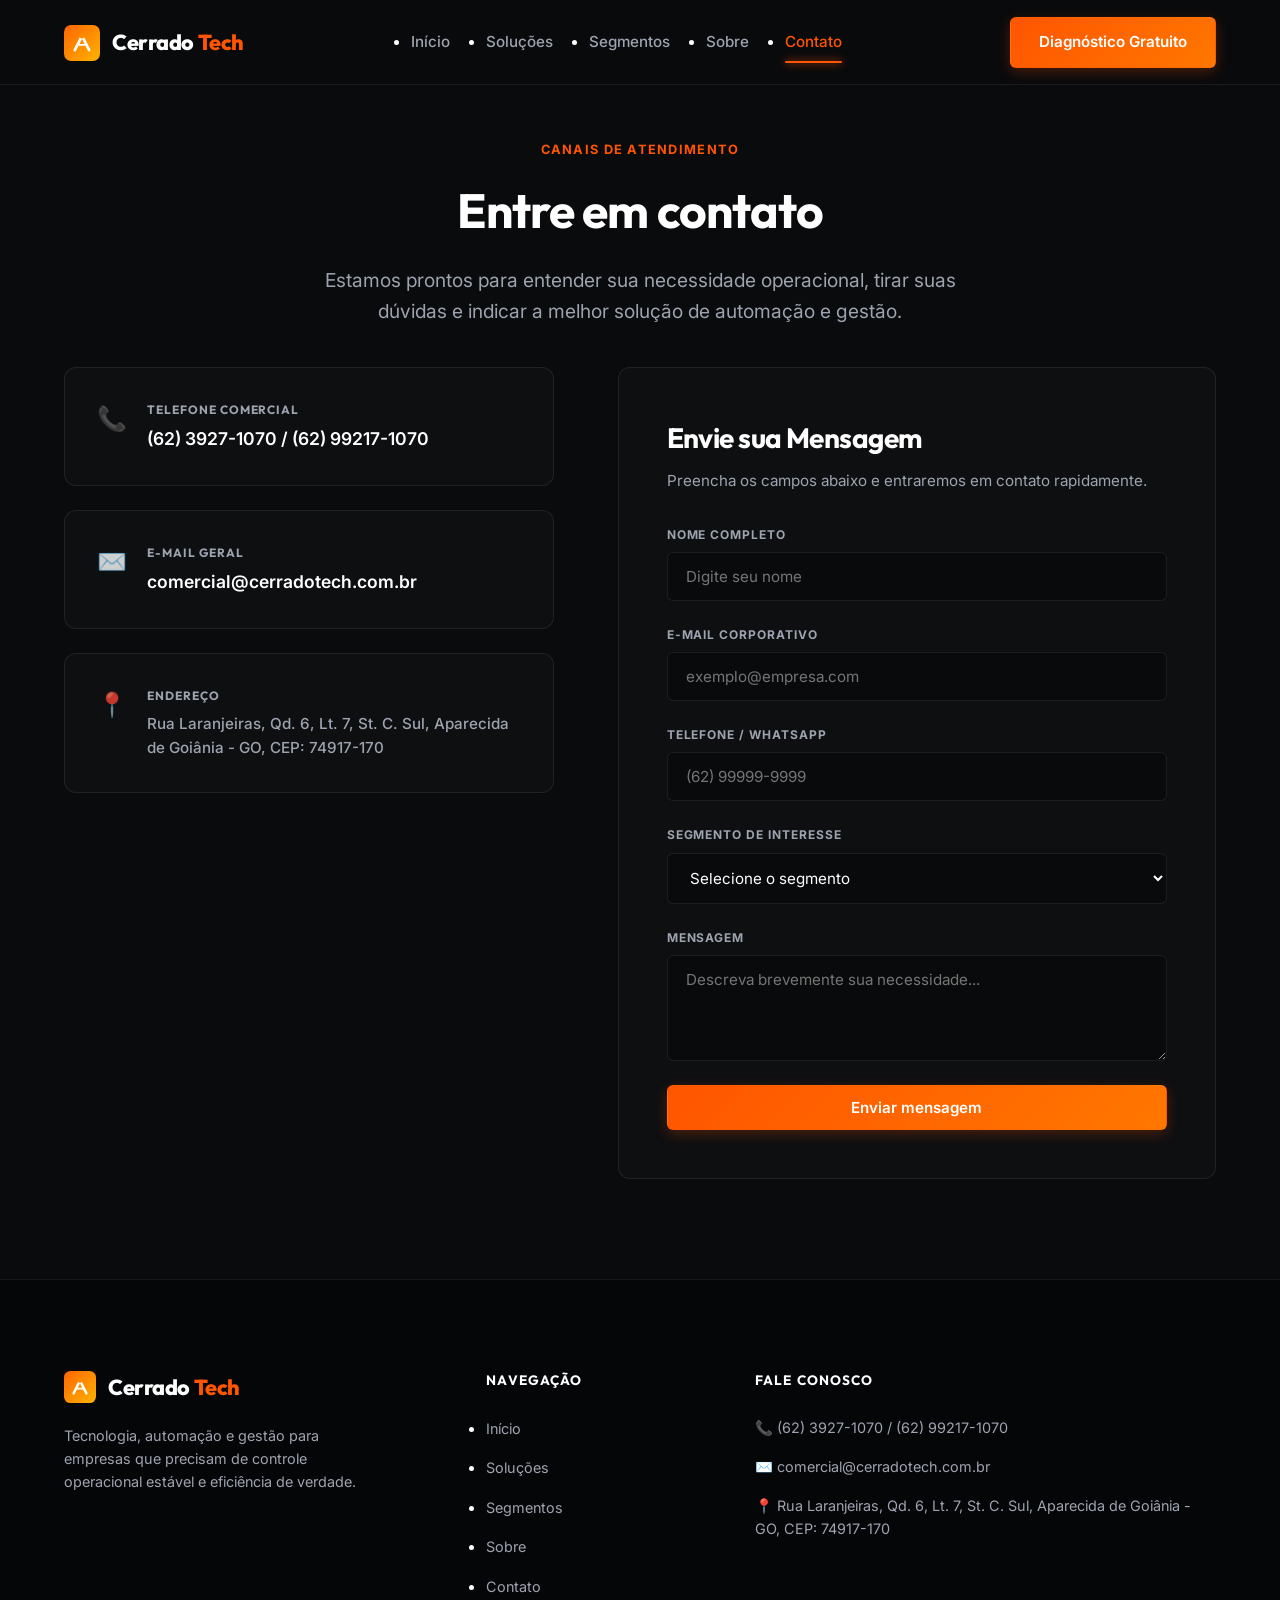
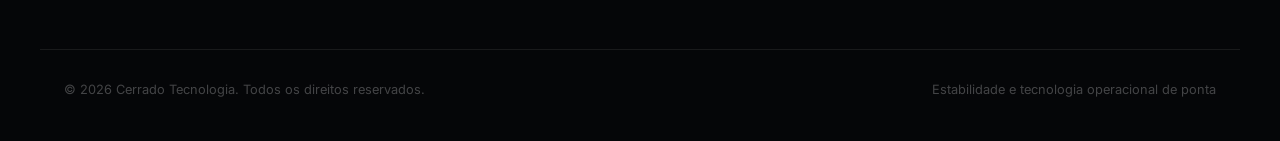
==== contato.html @ 3deeb8f6 "feat: site institucional B2B multitematico com design responsivo otimizado e README" ====
<!DOCTYPE html>
<html lang="pt-BR">
<head>
    <meta charset="UTF-8">
    <meta name="viewport" content="width=device-width, initial-scale=1.0">
    <title>Entre em Contato — Cerrado Tecnologia</title>
    <meta name="description" content="Entre em contato com a equipe da Cerrado Tecnologia. Envie uma mensagem ou ligue para agendar um diagnóstico gratuito.">
    <!-- Fontes do Google -->
    <link rel="preconnect" href="https://fonts.googleapis.com">
    <link rel="preconnect" href="https://fonts.gstatic.com" crossorigin>
    <link href="https://fonts.googleapis.com/css2?family=Inter:wght@300;400;500;600;700&family=Outfit:wght@400;500;600;700;800&display=swap" rel="stylesheet">
    <link rel="stylesheet" href="styles.css">
</head>
<body>

    <!-- Cabeçalho Padronizado -->
    <header class="main-header">
        <div class="container header-container">
            <a href="index.html" class="logo">
                <svg width="36" height="36" viewBox="0 0 40 40" fill="none" xmlns="http://www.w3.org/2000/svg">
                    <rect width="40" height="40" rx="8" fill="url(#con-grad)" />
                    <path d="M12 28L20 12L28 28" stroke="white" stroke-width="3" stroke-linecap="round" stroke-linejoin="round"/>
                    <path d="M16 22H24" stroke="white" stroke-width="2" stroke-linecap="round"/>
                    <circle cx="20" cy="12" r="3" fill="#FF8C00"/>
                    <defs>
                        <linearGradient id="con-grad" x1="0" y1="0" x2="40" y2="40" gradientUnits="userSpaceOnUse">
                            <stop stop-color="#FF6600"/>
                            <stop offset="1" stop-color="#FFB300"/>
                        </linearGradient>
                    </defs>
                </svg>
                <span class="logo-text">Cerrado <span class="highlight">Tech</span></span>
            </a>
            
            <button class="mobile-menu-toggle" aria-label="Abrir Menu">
                <span></span>
                <span></span>
                <span></span>
            </button>

            <nav class="nav-menu">
                <ul>
                    <li><a href="index.html">Início</a></li>
                    <li><a href="solucoes.html">Soluções</a></li>
                    <li><a href="segmentos.html">Segmentos</a></li>
                    <li><a href="sobre.html">Sobre</a></li>
                    <li><a href="contato.html">Contato</a></li>
                </ul>
            </nav>

            <a href="contato.html" class="btn btn-primary btn-nav-desktop">Diagnóstico Gratuito</a>
        </div>
    </header>

    <!-- Introdução da Página -->
    <section class="page-header-intro text-center">
        <div class="container">
            <span class="section-tag">Canais de Atendimento</span>
            <h1>Entre em contato</h1>
            <p>Estamos prontos para entender sua necessidade operacional, tirar suas dúvidas e indicar a melhor solução de automação e gestão.</p>
        </div>
    </section>

    <!-- Estrutura de Contatos e Formulário -->
    <section class="container">
        <div class="contact-intro-grid">
            
            <!-- Canais Diretos de Contato -->
            <div class="contact-blocks">
                <!-- Canal Telefone -->
                <div class="contact-info-card">
                    <div style="font-size: 1.5rem; opacity: 0.8;">📞</div>
                    <div>
                        <h3>Telefone Comercial</h3>
                        <p><a href="tel:6239271070">(62) 3927-1070</a> / <a href="tel:62992171070">(62) 99217-1070</a></p>
                    </div>
                </div>

                <!-- Canal E-mail -->
                <div class="contact-info-card">
                    <div style="font-size: 1.5rem; opacity: 0.8;">✉️</div>
                    <div>
                        <h3>E-mail Geral</h3>
                        <p><a href="mailto:comercial@cerradotech.com.br">comercial@cerradotech.com.br</a></p>
                    </div>
                </div>

                <!-- Canal Endereço -->
                <div class="contact-info-card">
                    <div style="font-size: 1.5rem; opacity: 0.8;">📍</div>
                    <div>
                        <h3>Endereço</h3>
                        <p style="font-weight: 500; color: var(--text-muted); font-size: 0.95rem;">Rua Laranjeiras, Qd. 6, Lt. 7, St. C. Sul, Aparecida de Goiânia - GO, CEP: 74917-170</p>
                    </div>
                </div>
            </div>

            <!-- Formulário de Contato Limpo B2B -->
            <div class="contact-form-b2b">
                <!-- Formulário inicial -->
                <form id="b2b-contact-form">
                    <div class="form-header">
                        <h2>Envie sua Mensagem</h2>
                        <p>Preencha os campos abaixo e entraremos em contato rapidamente.</p>
                    </div>

                    <div class="form-group-b2b">
                        <label for="name">Nome completo</label>
                        <input type="text" id="name" name="name" required placeholder="Digite seu nome">
                    </div>

                    <div class="form-group-b2b">
                        <label for="email">E-mail Corporativo</label>
                        <input type="email" id="email" name="email" required placeholder="exemplo@empresa.com">
                    </div>

                    <div class="form-group-b2b">
                        <label for="phone">Telefone / WhatsApp</label>
                        <input type="tel" id="phone" name="phone" required placeholder="(62) 99999-9999">
                    </div>

                    <div class="form-group-b2b">
                        <label for="segment">Segmento de Interesse</label>
                        <select id="segment" name="segment" required>
                            <option value="" disabled selected>Selecione o segmento</option>
                            <option value="postos">Postos de Combustíveis</option>
                            <option value="redes">Redes de Postos</option>
                            <option value="gestores">Gestores Operacionais</option>
                            <option value="hoteis">Hotéis</option>
                            <option value="pousadas">Pousadas</option>
                            <option value="resorts">Resorts</option>
                            <option value="clubes">Clubes Recreativos</option>
                            <option value="parques">Parques Aquáticos</option>
                            <option value="outros">Outros Segmentos</option>
                        </select>
                    </div>

                    <div class="form-group-b2b">
                        <label for="message">Mensagem</label>
                        <textarea id="message" name="message" rows="4" required placeholder="Descreva brevemente sua necessidade..."></textarea>
                    </div>

                    <button type="submit" class="btn btn-primary btn-block">Enviar mensagem</button>
                </form>

                <!-- Estado de envio bem-sucedido (escondido) -->
                <div class="form-success-message hidden" id="form-success-state">
                    <div class="form-success-icon">
                        <svg width="36" height="36" viewBox="0 0 24 24" fill="none" stroke="currentColor" stroke-width="2.5">
                            <polyline points="20 6 9 17 4 12"></polyline>
                        </svg>
                    </div>
                    <h3>Mensagem Recebida!</h3>
                    <p>Agradecemos o seu contato. O seu desafio foi encaminhado para a nossa equipe comercial.</p>
                    <div style="margin-top: 30px; border-top: 1px solid var(--border-color); padding-top: 24px;">
                        <p style="font-size: 0.8rem; font-weight: 700; text-transform: uppercase; margin-bottom: 12px;">Precisa de retorno urgente?</p>
                        <a href="#" class="btn btn-primary" id="success-wa-btn" target="_blank" style="background: var(--accent-green); box-shadow: 0 4px 15px rgba(16, 185, 129, 0.3); border-color: transparent;">
                            <svg width="18" height="18" viewBox="0 0 24 24" fill="currentColor" style="vertical-align: middle; margin-right: 6px;">
                                <path d="M.057 24l1.687-6.163c-1.041-1.804-1.588-3.849-1.587-5.946C.06 5.348 5.397.01 12.008.01c3.202.001 6.212 1.246 8.477 3.514 2.266 2.268 3.507 5.28 3.505 8.484-.004 6.657-5.34 11.997-11.953 11.997-2.005-.001-3.973-.502-5.725-1.458L0 24zm6.59-4.846c1.6.95 3.188 1.449 4.825 1.451 5.436 0 9.859-4.42 9.863-9.864.002-2.637-1.017-5.114-2.872-6.973-1.857-1.859-4.335-2.88-6.97-2.88-5.442 0-9.866 4.42-9.87 9.865-.001 1.816.48 3.59 1.39 5.169l-1.011 3.693 3.795-.996zM17.487 14.47c-.3-.15-1.77-.874-2.034-.969-.264-.096-.456-.145-.648.15-.191.293-.741.93-.909 1.12-.168.19-.336.213-.636.064-.3-.15-1.266-.467-2.41-1.487-.89-.793-1.49-1.773-1.664-2.07-.173-.3-.018-.462.13-.61.135-.133.3-.349.45-.523.15-.174.2-.299.3-.498.1-.2.05-.374-.025-.524-.075-.15-.648-1.56-.888-2.137-.233-.56-.47-.482-.648-.492-.167-.008-.36-.01-.55-.01-.19 0-.5.07-.76.361-.26.29-1 .977-1 2.38 0 1.402 1.02 2.756 1.163 2.95.143.19 2.01 3.069 4.871 4.305.681.29 1.213.465 1.626.595.685.22 1.31.189 1.802.115.548-.081 1.77-.723 2.02-1.417.25-.693.25-1.288.174-1.417-.075-.129-.27-.207-.57-.357z"/>
                            </svg>
                            Falar no WhatsApp Comercial
                        </a>
                    </div>
                </div>
            </div>

        </div>
    </section>

    <!-- Rodapé Completo Padronizado -->
    <footer class="main-footer">
        <div class="container footer-grid">
            <div class="footer-brand">
                <a href="index.html" class="logo">
                    <svg width="32" height="32" viewBox="0 0 40 40" fill="none" xmlns="http://www.w3.org/2000/svg">
                        <rect width="40" height="40" rx="8" fill="url(#footer-grad-l)" />
                        <path d="M12 28L20 12L28 28" stroke="white" stroke-width="3" stroke-linecap="round" stroke-linejoin="round"/>
                        <path d="M16 22H24" stroke="white" stroke-width="2" stroke-linecap="round"/>
                        <circle cx="20" cy="12" r="3" fill="#FF8C00"/>
                        <defs>
                            <linearGradient id="footer-grad-l" x1="0" y1="0" x2="40" y2="40" gradientUnits="userSpaceOnUse">
                                <stop stop-color="#FF6600"/>
                                <stop offset="1" stop-color="#FFB300"/>
                            </linearGradient>
                        </defs>
                    </svg>
                    <span class="logo-text">Cerrado <span class="highlight">Tech</span></span>
                </a>
                <p class="brand-tagline">Tecnologia, automação e gestão para empresas que precisam de controle operacional estável e eficiência de verdade.</p>
            </div>

            <div class="footer-links">
                <h4>Navegação</h4>
                <ul>
                    <li><a href="index.html">Início</a></li>
                    <li><a href="solucoes.html">Soluções</a></li>
                    <li><a href="segmentos.html">Segmentos</a></li>
                    <li><a href="sobre.html">Sobre</a></li>
                    <li><a href="contato.html">Contato</a></li>
                </ul>
            </div>

            <div class="footer-contact">
                <h4>Fale Conosco</h4>
                <p>📞 (62) 3927-1070 / (62) 99217-1070</p>
                <p>✉️ comercial@cerradotech.com.br</p>
                <p>📍 Rua Laranjeiras, Qd. 6, Lt. 7, St. C. Sul, Aparecida de Goiânia - GO, CEP: 74917-170</p>
            </div>
        </div>
        
        <div class="container footer-bottom">
            <span>© 2026 Cerrado Tecnologia. Todos os direitos reservados.</span>
            <span>Estabilidade e tecnologia operacional de ponta</span>
        </div>
    </footer>

    <script src="script.js"></script>
</body>
</html>
---- styles.css ----
/* ==========================================================================
   SISTEMA DE DESIGN ULTRA-PROFISSIONAL E RESPONSIVO B2B (CERRADO TECNOLOGIA)
   ========================================================================== */

:root {
    /* Paleta de Cores Escura / Slate Premium */
    --bg-primary: #0a0b0d;        /* Grafite profundo */
    --bg-secondary: #12141c;      /* Fundo secundário para contraste */
    --bg-card: rgba(255, 255, 255, 0.02); /* Fundo dos cards (Glassmorphism sutil) */
    --bg-card-hover: rgba(255, 255, 255, 0.04);
    
    /* Cores de Destaque */
    --accent-orange: #ff5500;     /* Laranja Cerrado assinatura */
    --accent-orange-hover: #ff7722;
    --accent-glow: rgba(255, 85, 0, 0.2);
    --accent-green: #10b981;     /* Verde de conversão do WhatsApp */
    --accent-green-hover: #059669;
    
    /* Tipografia e Textos */
    --text-main: #ffffff;         /* Texto principal */
    --text-muted: #9da4b0;        /* Texto de apoio legível */
    --text-dark: #0a0b0d;         /* Texto escuro de alto contraste */
    
    /* Bordas e Sombras */
    --border-color: rgba(255, 255, 255, 0.08); /* Borda fina neutra */
    --border-hover: rgba(255, 85, 0, 0.35);    /* Borda ativa laranja */
    --shadow-subtle: 0 10px 40px rgba(0, 0, 0, 0.6);
    --shadow-glow: 0 0 20px rgba(255, 85, 0, 0.1);
    
    /* Espaçamento e Layout */
    --container-width: 1200px;
    --transition-smooth: all 0.4s cubic-bezier(0.25, 0.8, 0.25, 1);
}

/* Scrollbar Personalizada Premium */
::-webkit-scrollbar {
    width: 8px;
    height: 8px;
}
::-webkit-scrollbar-track {
    background: var(--bg-primary);
}
::-webkit-scrollbar-thumb {
    background: rgba(255, 85, 0, 0.25);
    border-radius: 4px;
    transition: var(--transition-smooth);
}
::-webkit-scrollbar-thumb:hover {
    background: var(--accent-orange);
}

/* Reset Geral e Acessibilidade */
* {
    margin: 0;
    padding: 0;
    box-sizing: border-box;
    scroll-behavior: smooth;
}

body {
    font-family: 'Inter', sans-serif;
    background-color: var(--bg-primary);
    color: var(--text-main);
    line-height: 1.6;
    overflow-x: hidden;
    -webkit-font-smoothing: antialiased;
    -moz-osx-font-smoothing: grayscale;
}

h1, h2, h3, h4, .logo-text {
    font-family: 'Outfit', sans-serif;
    font-weight: 700;
    letter-spacing: -0.02em;
}

a {
    color: inherit;
    text-decoration: none;
    transition: var(--transition-smooth);
    display: inline-block;
}

img, svg {
    max-width: 100%;
    height: auto;
    vertical-align: middle;
}

button, input, select, textarea {
    font-family: inherit;
    transition: var(--transition-smooth);
}

/* Container Estrutural */
.container {
    width: 100%;
    max-width: var(--container-width);
    margin: 0 auto;
    padding: 0 24px;
}

/* Espaçamento das seções - Respiro Visual Amplo B2B */
section {
    padding: clamp(60px, 8vw, 110px) 0;
}

.text-center {
    text-align: center;
}

.highlight {
    color: var(--accent-orange);
}

.hidden {
    display: none !important;
}

/* ==========================================================================
   HEADER & FOOTER PADRONIZADOS E OTIMIZADOS
   ========================================================================== */

/* Header Fixo com Desfoque de Vidro */
.main-header {
    position: fixed;
    top: 0;
    left: 0;
    width: 100%;
    z-index: 1000;
    background-color: rgba(10, 11, 13, 0.85);
    backdrop-filter: blur(16px);
    -webkit-backdrop-filter: blur(16px);
    border-bottom: 1px solid var(--border-color);
    transition: var(--transition-smooth);
}

.header-container {
    display: flex;
    align-items: center;
    justify-content: space-between;
    height: 85px; /* Altura ideal para respiro do logo */
}

.logo {
    display: flex;
    align-items: center;
    gap: 12px;
}

.logo-text {
    font-size: 1.35rem;
    color: var(--text-main);
    font-weight: 800;
}

.nav-menu ul {
    display: flex;
    gap: 36px; /* Links bem separados para leitura profissional */
}

.nav-menu a {
    font-size: 0.95rem;
    font-weight: 500;
    color: var(--text-muted);
    position: relative;
    padding: 6px 0;
}

.nav-menu a:hover {
    color: var(--text-main);
}

/* Linha indicadora ativa sutil */
.nav-menu a.active {
    color: var(--accent-orange);
}

.nav-menu a.active::after {
    content: "";
    position: absolute;
    bottom: -2px;
    left: 0;
    width: 100%;
    height: 2px;
    background-color: var(--accent-orange);
    border-radius: 2px;
    box-shadow: 0 0 8px var(--accent-orange);
}

/* Botão Mobile */
.mobile-menu-toggle {
    display: none;
    flex-direction: column;
    gap: 6px;
    background: none;
    border: none;
    cursor: pointer;
    padding: 8px;
    z-index: 1100;
}

.mobile-menu-toggle span {
    display: block;
    width: 22px;
    height: 2px;
    background-color: var(--text-main);
    border-radius: 4px;
    transition: var(--transition-smooth);
}

/* Rodapé Premium */
.main-footer {
    background-color: #050608;
    border-top: 1px solid var(--border-color);
    padding: 90px 0 40px 0;
}

.footer-grid {
    display: grid;
    grid-template-columns: 1.4fr 0.8fr 1.8fr;
    gap: clamp(40px, 5vw, 64px);
    margin-bottom: 50px;
}

.footer-brand {
    display: flex;
    flex-direction: column;
    gap: 20px;
}

.brand-tagline {
    color: var(--text-muted);
    font-size: 0.9rem;
    max-width: 320px;
    line-height: 1.6;
}

.footer-links h4,
.footer-contact h4 {
    font-size: 0.85rem;
    text-transform: uppercase;
    letter-spacing: 0.08em;
    margin-bottom: 24px;
    color: #ffffff;
    font-weight: 700;
}

.footer-links ul {
    display: flex;
    flex-direction: column;
    gap: 14px;
}

.footer-links a {
    color: var(--text-muted);
    font-size: 0.9rem;
}

.footer-links a:hover {
    color: var(--accent-orange);
    transform: translateX(4px);
}

.footer-contact p {
    color: var(--text-muted);
    font-size: 0.9rem;
    margin-bottom: 16px;
    line-height: 1.6;
}

.footer-bottom {
    border-top: 1px solid var(--border-color);
    padding-top: 30px;
    display: flex;
    justify-content: space-between;
    align-items: center;
    color: rgba(255, 255, 255, 0.25);
    font-size: 0.8rem;
}

/* ==========================================================================
   COMPONENTES B2B REUTILIZÁVEIS E COMPATÍVEIS
   ========================================================================== */

/* Botões Modernos */
.btn {
    display: inline-flex;
    align-items: center;
    justify-content: center;
    padding: 12px 28px;
    border-radius: 6px;
    font-weight: 600;
    font-size: 0.95rem;
    cursor: pointer;
    border: 1px solid transparent;
}

.btn-primary {
    background: linear-gradient(135deg, var(--accent-orange), #ff7700);
    color: #ffffff;
    box-shadow: 0 4px 14px rgba(255, 85, 0, 0.25);
}

.btn-primary:hover {
    transform: translateY(-2px);
    box-shadow: 0 6px 20px rgba(255, 85, 0, 0.45);
    background: linear-gradient(135deg, #ff6600, #ff8800);
}

.btn-secondary {
    background-color: rgba(255, 255, 255, 0.03);
    color: var(--text-main);
    border-color: var(--border-color);
}

.btn-secondary:hover {
    background-color: rgba(255, 255, 255, 0.06);
    border-color: rgba(255, 85, 0, 0.35);
    transform: translateY(-2px);
}

.btn-whatsapp {
    background-color: var(--accent-green);
    color: white;
    box-shadow: 0 4px 14px rgba(16, 185, 129, 0.25);
}

.btn-whatsapp:hover {
    background-color: var(--accent-green-hover);
    transform: translateY(-2px);
    box-shadow: 0 6px 18px rgba(16, 185, 129, 0.45);
}

.btn-lg {
    padding: 15px 36px;
    font-size: 1rem;
}

.btn-block {
    display: flex;
    width: 100%;
}

/* Cards B2B Otimizados (Grid/Flex) */
.b2b-card {
    background-color: var(--bg-card);
    border: 1px solid var(--border-color);
    border-radius: 12px;
    padding: 40px 32px;
    display: flex;
    flex-direction: column;
    height: 100%;
}

.b2b-card:hover {
    background-color: var(--bg-card-hover);
    border-color: var(--border-hover);
    transform: translateY(-5px);
    box-shadow: var(--shadow-subtle), var(--shadow-glow);
}

/* Placeholders Visuais Neutros (Substituem ícones brutos) */
.placeholder-visual {
    width: 48px;
    height: 48px;
    border-radius: 8px;
    background: linear-gradient(135deg, rgba(255, 85, 0, 0.1) 0%, rgba(255, 255, 255, 0.02) 100%);
    border: 1px dashed rgba(255, 85, 0, 0.4);
    margin-bottom: 24px;
    position: relative;
    display: flex;
    align-items: center;
    justify-content: center;
}

.placeholder-visual::after {
    content: "";
    width: 14px;
    height: 14px;
    border: 1.5px solid var(--accent-orange);
    border-radius: 2px;
    opacity: 0.6;
}

.placeholder-image {
    width: 100%;
    height: 280px;
    border-radius: 12px;
    background: linear-gradient(135deg, rgba(255, 85, 0, 0.05) 0%, rgba(255, 255, 255, 0.01) 100%);
    border: 1px dashed var(--border-color);
    display: flex;
    flex-direction: column;
    align-items: center;
    justify-content: center;
    gap: 12px;
    color: var(--text-muted);
    font-size: 0.9rem;
    padding: 24px;
    text-align: center;
}

.placeholder-image svg {
    color: var(--accent-orange);
    opacity: 0.4;
    margin-bottom: 8px;
}

/* Tags / Badges */
.badge-tag {
    display: inline-flex;
    align-items: center;
    gap: 8px;
    background-color: rgba(255, 85, 0, 0.08);
    border: 1px solid rgba(255, 85, 0, 0.15);
    padding: 6px 14px;
    border-radius: 100px;
    font-size: 0.8rem;
    font-weight: 600;
    color: var(--accent-orange);
    margin-bottom: 20px;
    text-transform: uppercase;
    letter-spacing: 0.05em;
}

.section-tag {
    color: var(--accent-orange);
    font-weight: 700;
    font-size: 0.8rem;
    text-transform: uppercase;
    letter-spacing: 0.1em;
    display: block;
    margin-bottom: 12px;
}

/* ==========================================================================
   PÁGINA INICIAL (INDEX.HTML)
   ========================================================================== */

.hero-section {
    padding-top: clamp(140px, 15vh, 180px);
    padding-bottom: clamp(60px, 8vw, 120px);
    display: flex;
    align-items: center;
}

.hero-grid {
    display: grid;
    grid-template-columns: 1.1fr 0.9fr;
    gap: clamp(32px, 5vw, 64px);
    align-items: center;
}

.hero-content h1 {
    font-size: clamp(2rem, 5vw, 3.2rem); /* Dimensionamento responsivo dinâmico */
    line-height: 1.15;
    margin-bottom: 24px;
}

.hero-content p {
    font-size: clamp(1rem, 1.8vw, 1.15rem);
    color: var(--text-muted);
    margin-bottom: 40px;
    line-height: 1.6;
}

.hero-actions {
    display: flex;
    gap: 16px;
    flex-wrap: wrap; /* Evita quebra de botões no mobile */
}

/* Estatísticas */
.authority-section {
    background-color: var(--bg-secondary);
    border-top: 1px solid var(--border-color);
    border-bottom: 1px solid var(--border-color);
    padding: 80px 0;
}

.stats-grid {
    display: grid;
    grid-template-columns: repeat(auto-fit, minmax(220px, 1fr)); /* Responsivo sem media query */
    gap: 24px;
}

.stat-item {
    text-align: center;
}

.stat-number {
    font-size: clamp(2.5rem, 5vw, 3.2rem);
    font-weight: 800;
    color: var(--accent-orange);
    line-height: 1;
    margin-bottom: 10px;
    font-family: 'Outfit', sans-serif;
}

.stat-label {
    font-size: 0.95rem;
    color: var(--text-main);
    font-weight: 600;
    margin-bottom: 6px;
}

.stat-sub {
    font-size: 0.8rem;
    color: var(--text-muted);
    line-height: 1.4;
}

/* Grades de Prévia */
.preview-section {
    padding: clamp(60px, 8vw, 100px) 0;
}

.preview-grid {
    display: grid;
    grid-template-columns: repeat(auto-fit, minmax(280px, 1fr));
    gap: 24px;
    margin-top: 48px;
}

.preview-footer-link {
    margin-top: 40px;
    display: inline-flex;
    align-items: center;
    gap: 8px;
    font-weight: 600;
    color: var(--accent-orange);
}

.preview-footer-link:hover {
    gap: 12px;
}

/* Bloco CTA Final */
.cta-block-section {
    padding: clamp(50px, 8vw, 80px) 24px;
    background: linear-gradient(135deg, rgba(255, 85, 0, 0.06) 0%, rgba(255, 255, 255, 0.01) 100%);
    border: 1px solid var(--border-color);
    border-radius: 16px;
    margin-bottom: clamp(60px, 8vw, 100px);
}

.cta-box {
    max-width: 650px;
    margin: 0 auto;
}

.cta-box h2 {
    font-size: clamp(1.6rem, 4vw, 2.2rem);
    margin-bottom: 16px;
}

.cta-box p {
    color: var(--text-muted);
    margin-bottom: 32px;
}

/* ==========================================================================
   PÁGINA SOLUÇÕES (SOLUCOES.HTML)
   ========================================================================== */

.page-header-intro {
    padding-top: clamp(140px, 15vh, 180px);
    padding-bottom: 40px;
}

.page-header-intro h1 {
    font-size: clamp(2.2rem, 5vw, 3rem);
    margin-bottom: 16px;
}

.page-header-intro p {
    font-size: clamp(1.05rem, 2vw, 1.2rem);
    color: var(--text-muted);
    max-width: 700px;
    margin: 0 auto;
}

.solutions-grid-full {
    display: grid;
    grid-template-columns: repeat(auto-fit, minmax(320px, 1fr));
    gap: 24px;
    margin-bottom: 100px;
}

.b2b-card h3 {
    font-size: 1.3rem;
    margin-bottom: 16px;
    color: #ffffff;
}

.b2b-card p {
    color: var(--text-muted);
    font-size: 0.95rem;
    line-height: 1.6;
    margin-bottom: 30px;
}

.card-action-btn {
    margin-top: auto;
    font-weight: 600;
    color: var(--accent-orange);
    display: inline-flex;
    align-items: center;
    gap: 6px;
    font-size: 0.9rem;
}

.card-action-btn:hover {
    gap: 10px;
}

/* ==========================================================================
   PÁGINA SEGMENTOS (SEGMENTOS.HTML)
   ========================================================================== */

.segments-grid-full {
    display: grid;
    grid-template-columns: repeat(auto-fit, minmax(400px, 1fr));
    gap: 28px;
    margin-bottom: 100px;
}

.segment-card-b2b {
    background-color: var(--bg-card);
    border: 1px solid var(--border-color);
    border-radius: 12px;
    padding: clamp(24px, 4vw, 44px);
    display: flex;
    flex-direction: column;
    gap: 20px;
    transition: var(--transition-smooth);
    height: 100%;
}

.segment-card-b2b:hover {
    border-color: var(--border-hover);
    background-color: var(--bg-card-hover);
    box-shadow: var(--shadow-subtle);
    transform: translateY(-3px);
}

.segment-card-b2b h3 {
    font-size: 1.4rem;
}

.segment-card-b2b p {
    color: var(--text-muted);
    font-size: 0.95rem;
    line-height: 1.6;
}

/* ==========================================================================
   PÁGINA SOBRE (SOBRE.HTML)
   ========================================================================== */

.about-intro-grid {
    display: grid;
    grid-template-columns: 1.15fr 0.85fr;
    gap: clamp(32px, 5vw, 64px);
    align-items: center;
    margin-bottom: 80px;
}

.about-intro-content h2 {
    font-size: clamp(1.6rem, 4vw, 2.25rem);
    margin-bottom: 24px;
}

.about-intro-content p {
    color: var(--text-muted);
    margin-bottom: 20px;
    font-size: 1.05rem;
}

.pillars-grid {
    display: grid;
    grid-template-columns: repeat(auto-fit, minmax(220px, 1fr));
    gap: 24px;
    margin-bottom: 100px;
}

.pillar-card {
    background-color: var(--bg-card);
    border: 1px solid var(--border-color);
    border-radius: 12px;
    padding: 40px 24px;
    text-align: center;
    transition: var(--transition-smooth);
}

.pillar-card:hover {
    border-color: var(--border-hover);
    background-color: var(--bg-card-hover);
    transform: translateY(-4px);
}

.pillar-card h3 {
    font-size: 1.15rem;
    margin-bottom: 12px;
}

.pillar-card p {
    color: var(--text-muted);
    font-size: 0.88rem;
    line-height: 1.6;
}

/* Linha do Tempo Responsiva */
.timeline-section {
    padding: 80px 0;
    background-color: var(--bg-secondary);
    border-top: 1px solid var(--border-color);
    border-bottom: 1px solid var(--border-color);
}

.timeline-container {
    max-width: 800px;
    margin: 60px auto 0 auto;
    position: relative;
}

.timeline-container::after {
    content: "";
    position: absolute;
    width: 2px;
    background-color: var(--border-color);
    top: 0;
    bottom: 0;
    left: 50%;
    transform: translateX(-50%);
}

.timeline-item {
    padding: 10px 40px;
    position: relative;
    width: 50%;
    margin-bottom: 30px;
}

.timeline-item::after {
    content: "";
    position: absolute;
    width: 14px;
    height: 14px;
    right: -7px;
    background-color: var(--bg-primary);
    border: 3px solid var(--accent-orange);
    top: 24px;
    border-radius: 50%;
    z-index: 2;
    box-shadow: 0 0 8px var(--accent-orange);
}

.left {
    left: 0;
}

.right {
    left: 50%;
}

.right::after {
    left: -7px;
}

.timeline-content {
    padding: 24px 30px;
    background-color: var(--bg-card);
    border: 1px solid var(--border-color);
    border-radius: 8px;
    transition: var(--transition-smooth);
}

.timeline-content:hover {
    border-color: rgba(255, 85, 0, 0.25);
    background-color: var(--bg-card-hover);
}

.timeline-year {
    font-size: 1.3rem;
    font-weight: 800;
    color: var(--accent-orange);
    margin-bottom: 6px;
    font-family: 'Outfit', sans-serif;
}

.timeline-content h3 {
    font-size: 1.1rem;
    margin-bottom: 8px;
}

.timeline-content p {
    color: var(--text-muted);
    font-size: 0.88rem;
    line-height: 1.5;
}

/* ==========================================================================
   PÁGINA CONTATO (CONTATO.HTML)
   ========================================================================== */

.contact-intro-grid {
    display: grid;
    grid-template-columns: 0.9fr 1.1fr;
    gap: clamp(32px, 5vw, 64px);
    align-items: flex-start;
    margin-bottom: 100px;
}

.contact-blocks {
    display: flex;
    flex-direction: column;
    gap: 24px;
}

.contact-info-card {
    background-color: var(--bg-card);
    border: 1px solid var(--border-color);
    border-radius: 12px;
    padding: 32px;
    display: flex;
    gap: 20px;
    align-items: flex-start;
    transition: var(--transition-smooth);
}

.contact-info-card:hover {
    border-color: var(--border-hover);
    background-color: var(--bg-card-hover);
}

.contact-info-card h3 {
    font-size: 0.75rem;
    text-transform: uppercase;
    color: var(--text-muted);
    letter-spacing: 0.08em;
    margin-bottom: 6px;
    font-weight: 700;
}

.contact-info-card p,
.contact-info-card a {
    font-size: 1.1rem;
    font-weight: 600;
    color: #ffffff;
}

.contact-info-card a:hover {
    color: var(--accent-orange);
}

/* Formulário B2B Otimizado */
.contact-form-b2b {
    background-color: var(--bg-card);
    border: 1px solid var(--border-color);
    border-radius: 12px;
    padding: clamp(24px, 5vw, 48px);
}

.form-header {
    margin-bottom: 32px;
}

.form-header h2 {
    font-size: clamp(1.4rem, 4vw, 1.75rem);
    margin-bottom: 8px;
}

.form-header p {
    color: var(--text-muted);
    font-size: 0.95rem;
}

.form-group-b2b {
    display: flex;
    flex-direction: column;
    gap: 8px;
    margin-bottom: 24px;
}

.form-group-b2b label {
    font-size: 0.75rem;
    font-weight: 700;
    color: var(--text-muted);
    text-transform: uppercase;
    letter-spacing: 0.08em;
}

.form-group-b2b input,
.form-group-b2b select,
.form-group-b2b textarea {
    background-color: rgba(0, 0, 0, 0.3);
    border: 1px solid var(--border-color);
    color: #ffffff;
    padding: 14px 18px;
    border-radius: 6px;
    font-size: 0.95rem;
    width: 100%;
}

.form-group-b2b input:focus,
.form-group-b2b select:focus,
.form-group-b2b textarea:focus {
    outline: none;
    border-color: var(--accent-orange);
    box-shadow: 0 0 12px rgba(255, 85, 0, 0.2);
    background-color: rgba(0, 0, 0, 0.45);
}

.form-success-message {
    text-align: center;
    padding: 40px 0;
    animation: fadeIn 0.4s ease;
}

.form-success-icon {
    width: 64px;
    height: 64px;
    border-radius: 50%;
    background-color: rgba(255, 85, 0, 0.08);
    border: 1px solid var(--accent-orange);
    display: inline-flex;
    align-items: center;
    justify-content: center;
    margin-bottom: 20px;
    color: var(--accent-orange);
    box-shadow: var(--shadow-glow);
}

.form-success-message h3 {
    font-size: 1.5rem;
    margin-bottom: 12px;
}

.form-success-message p {
    color: var(--text-muted);
    font-size: 0.95rem;
}

/* ==========================================================================
   BREAKPOINTS ADICIONAIS E RESPONSIVIDADE ULTRA (320px - 992px)
   ========================================================================== */

/* Telas Médias (Tablets) */
@media (max-width: 992px) {
    .hero-grid {
        grid-template-columns: 1fr;
        text-align: center;
        gap: 48px;
    }
    
    .hero-content p {
        margin-left: auto;
        margin-right: auto;
    }
    
    .hero-actions {
        justify-content: center;
    }
    
    .hero-visual {
        max-width: 500px;
        margin: 0 auto;
    }
    
    .preview-grid {
        grid-template-columns: repeat(auto-fit, minmax(280px, 1fr));
    }
    
    .solutions-grid-full {
        grid-template-columns: repeat(auto-fit, minmax(280px, 1fr));
    }
    
    .segments-grid-full {
        grid-template-columns: 1fr;
    }
    
    .about-intro-grid {
        grid-template-columns: 1fr;
        gap: 40px;
    }
    
    .about-intro-content {
        text-align: center;
    }
    
    .about-intro-grid .placeholder-image {
        max-width: 480px;
        margin: 0 auto;
    }
    
    .timeline-container::after {
        left: 31px;
    }
    
    .timeline-item {
        width: 100%;
        padding-left: 60px;
        padding-right: 20px;
    }
    
    .timeline-item::after {
        left: 31px;
        right: auto;
        transform: translateX(-50%);
    }
    
    .right {
        left: 0;
    }
    
    .contact-intro-grid {
        grid-template-columns: 1fr;
        gap: 48px;
    }
    
    .footer-grid {
        grid-template-columns: 1fr 1fr;
    }
}

/* Telas de Smartphones Pequenos (Celulares) */
@media (max-width: 768px) {
    .header-container {
        height: 75px;
    }
    
    .mobile-menu-toggle {
        display: flex;
    }
    
    .nav-menu {
        position: absolute;
        top: 75px;
        left: 0;
        width: 100%;
        background-color: var(--bg-primary);
        border-bottom: 1px solid var(--border-color);
        padding: 30px 24px;
        display: none;
        box-shadow: 0 10px 30px rgba(0, 0, 0, 0.65);
    }
    
    .nav-menu.active {
        display: block;
        animation: slideDown 0.3s ease;
    }
    
    .nav-menu ul {
        flex-direction: column;
        gap: 20px;
        text-align: center;
    }
    
    .nav-menu a {
        font-size: 1.05rem;
    }
    
    .btn-nav-desktop {
        display: none; /* Oculta o botão no header desktop */
    }
    
    .preview-grid, .solutions-grid-full, .pillars-grid {
        grid-template-columns: 1fr;
    }
    
    .b2b-card {
        padding: 30px 24px;
    }
    
    .footer-grid {
        grid-template-columns: 1fr;
        gap: 40px;
    }
    
    .footer-bottom {
        flex-direction: column;
        gap: 16px;
        text-align: center;
    }
}

/* Breakpoint Ultra-Pequeno (Celulares de 320px a 375px) */
@media (max-width: 375px) {
    .container {
        padding: 0 16px;
    }
    
    .hero-content h1 {
        font-size: 1.8rem;
    }
    
    .hero-actions {
        flex-direction: column;
        width: 100%;
    }
    
    .hero-actions .btn {
        width: 100%;
    }
    
    .contact-form-b2b {
        padding: 24px 16px;
    }
    
    .timeline-item {
        padding-left: 45px;
        padding-right: 10px;
    }
    
    .timeline-container::after {
        left: 20px;
    }
    
    .timeline-item::after {
        left: 20px;
    }
}

/* Animações Auxiliares */
@keyframes slideDown {
    from { opacity: 0; transform: translateY(-10px); }
    to { opacity: 1; transform: translateY(0); }
}

@keyframes fadeIn {
    from { opacity: 0; }
    to { opacity: 1; }
}
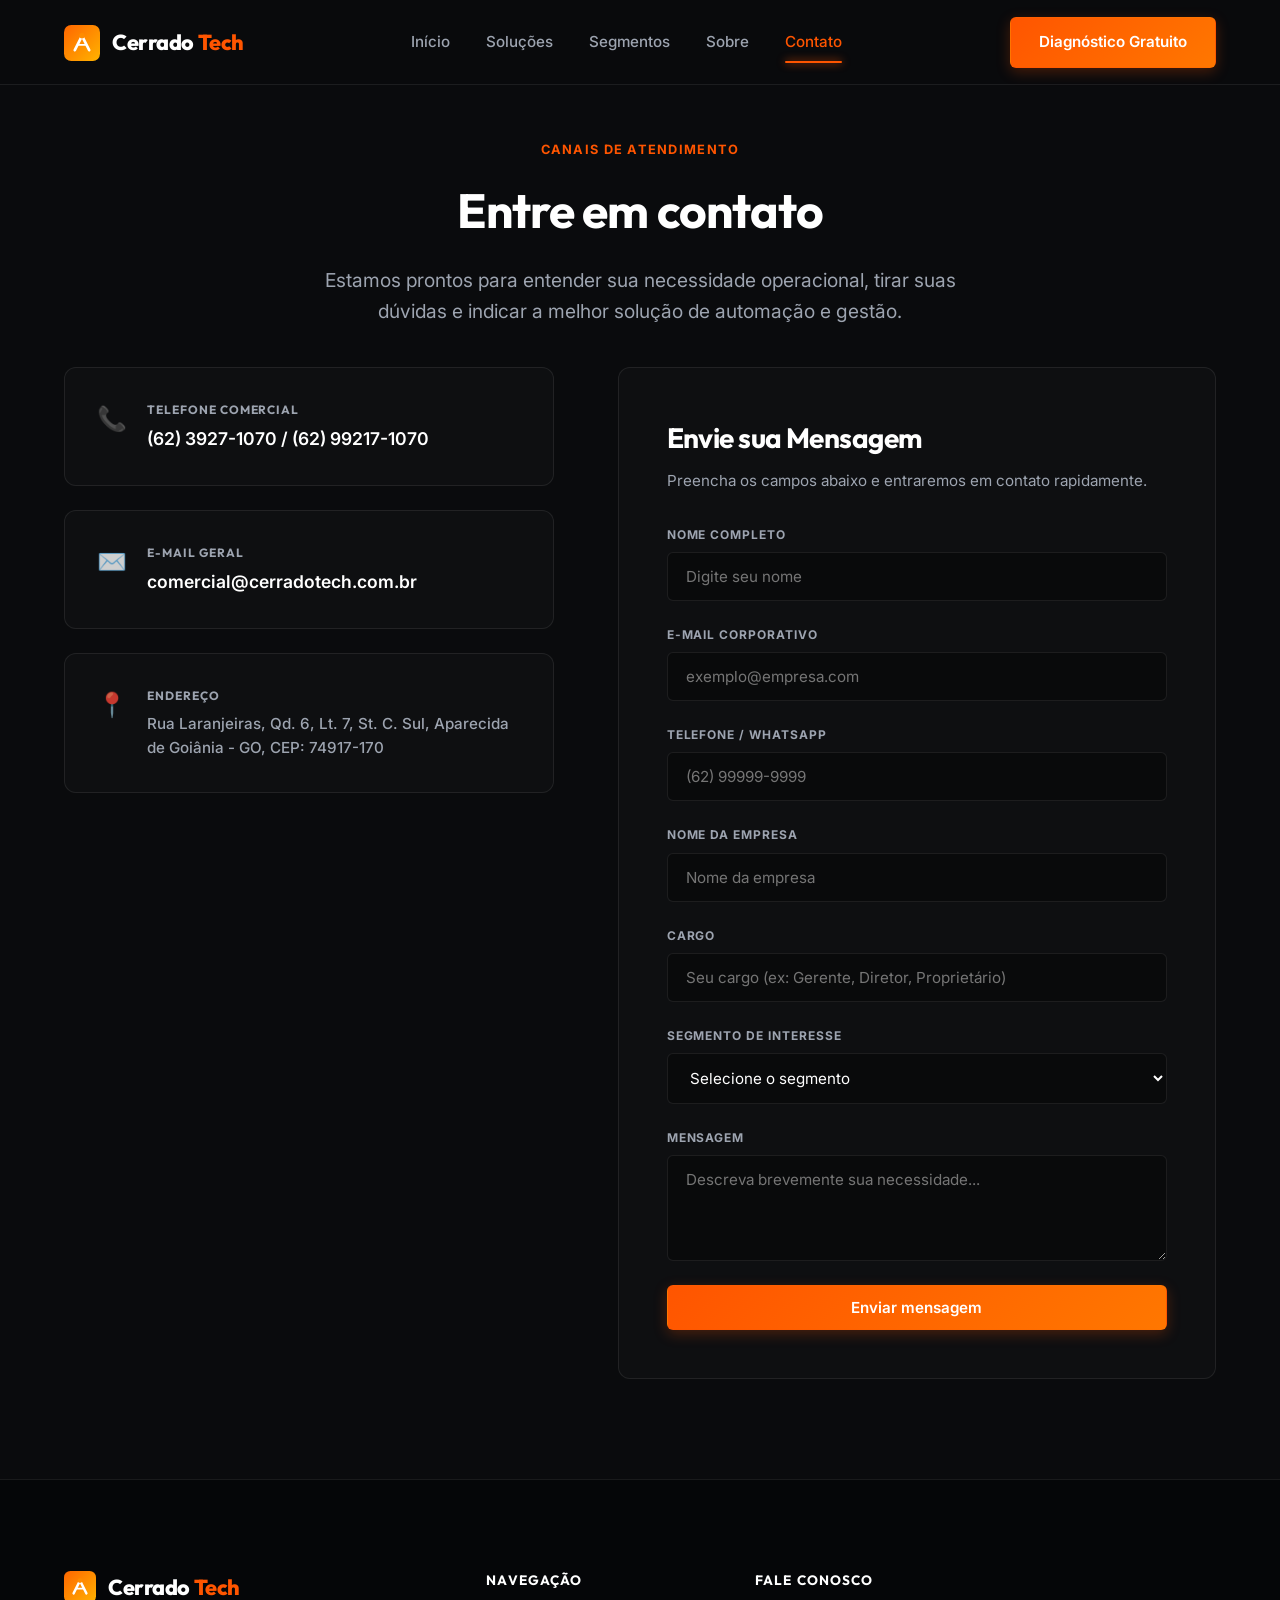
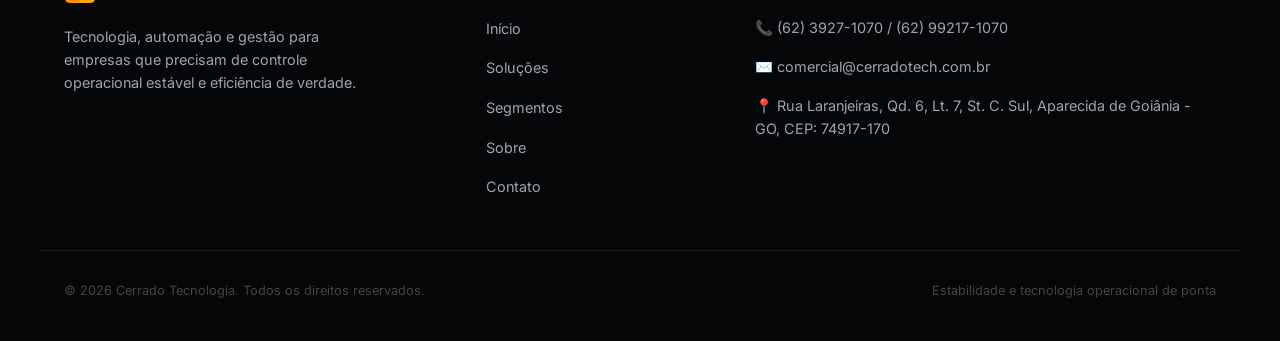
==== commit 82620fcc: "feat: adicionar projeto de banco de dados SQL e rastreamento de UTMs no formulario" ====
--- a/contato.html
+++ b/contato.html
@@ -120,6 +120,24 @@
                     </div>
 
                     <div class="form-group-b2b">
+                        <label for="company">Nome da Empresa</label>
+                        <input type="text" id="company" name="company" required placeholder="Nome da empresa">
+                    </div>
+
+                    <div class="form-group-b2b">
+                        <label for="role">Cargo</label>
+                        <input type="text" id="role" name="role" required placeholder="Seu cargo (ex: Gerente, Diretor, Proprietário)">
+                    </div>
+
+                    <!-- Campos Ocultos de Rastreamento UTM e Origem -->
+                    <input type="hidden" id="utm_source" name="utm_source" value="">
+                    <input type="hidden" id="utm_medium" name="utm_medium" value="">
+                    <input type="hidden" id="utm_campaign" name="utm_campaign" value="">
+                    <input type="hidden" id="utm_content" name="utm_content" value="">
+                    <input type="hidden" id="utm_term" name="utm_term" value="">
+                    <input type="hidden" id="pagina_origem" name="pagina_origem" value="">
+
+                    <div class="form-group-b2b">
                         <label for="segment">Segmento de Interesse</label>
                         <select id="segment" name="segment" required>
                             <option value="" disabled selected>Selecione o segmento</option>
--- a/styles.css
+++ b/styles.css
@@ -55,6 +55,10 @@
     padding: 0;
     box-sizing: border-box;
     scroll-behavior: smooth;
+}
+
+ul {
+    list-style: none;
 }
 
 body {
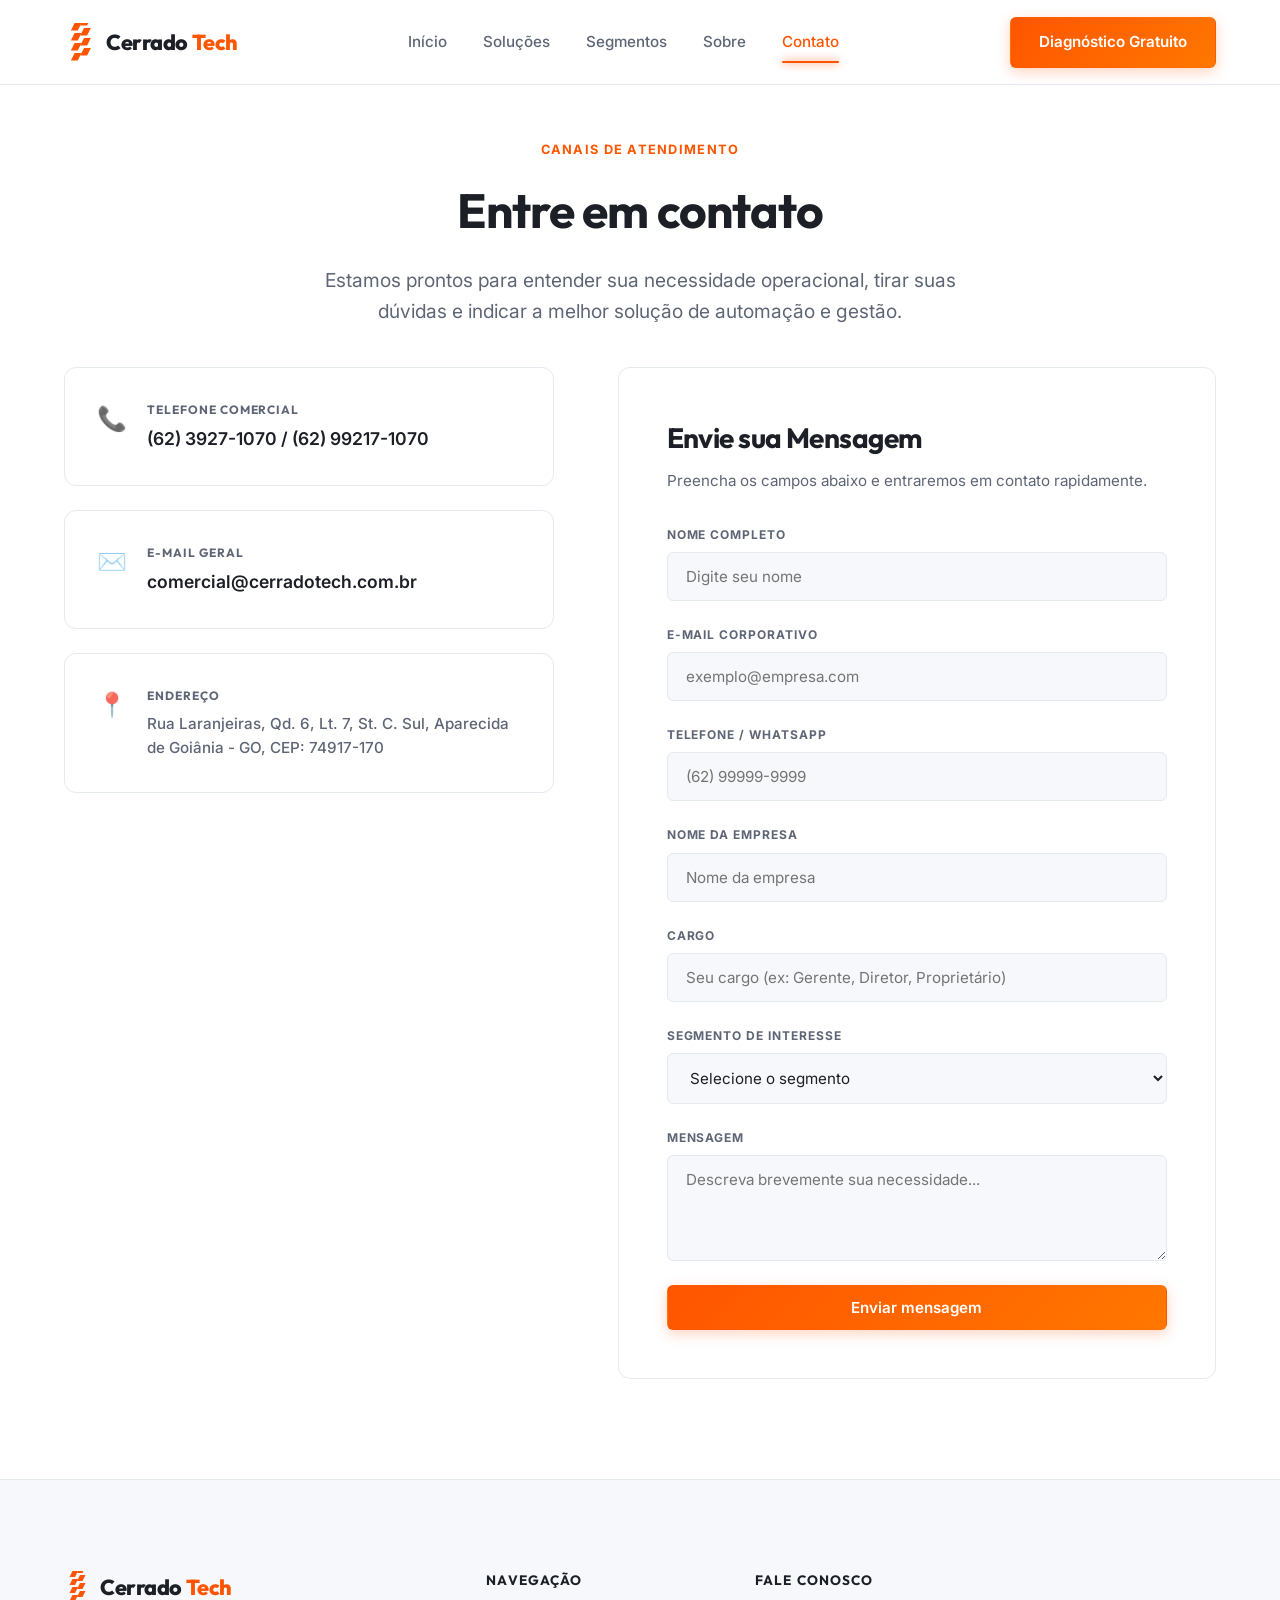
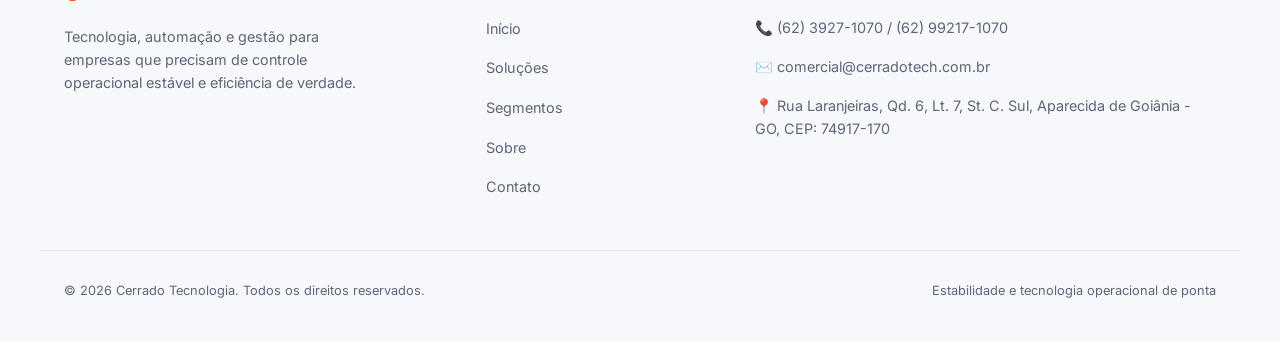
==== commit 1dc65fc0: "brand: aplicar logotipo geometrico de folha/trigo oficial em SVG em todas as paginas e adicionar ati" ====
--- a/contato.html
+++ b/contato.html
@@ -17,17 +17,17 @@
     <header class="main-header">
         <div class="container header-container">
             <a href="index.html" class="logo">
-                <svg width="36" height="36" viewBox="0 0 40 40" fill="none" xmlns="http://www.w3.org/2000/svg">
-                    <rect width="40" height="40" rx="8" fill="url(#con-grad)" />
-                    <path d="M12 28L20 12L28 28" stroke="white" stroke-width="3" stroke-linecap="round" stroke-linejoin="round"/>
-                    <path d="M16 22H24" stroke="white" stroke-width="2" stroke-linecap="round"/>
-                    <circle cx="20" cy="12" r="3" fill="#FF8C00"/>
-                    <defs>
-                        <linearGradient id="con-grad" x1="0" y1="0" x2="40" y2="40" gradientUnits="userSpaceOnUse">
-                            <stop stop-color="#FF6600"/>
-                            <stop offset="1" stop-color="#FFB300"/>
-                        </linearGradient>
-                    </defs>
+                <svg width="30" height="40" viewBox="0 0 24 32" fill="none" xmlns="http://www.w3.org/2000/svg">
+                    <!-- Coluna Esquerda: 4 segmentos -->
+                    <path d="M11 30H5.5L8.5 24H14L11 30Z" fill="var(--accent-orange)"/>
+                    <path d="M11 22H5.5L8.5 16H14L11 22Z" fill="var(--accent-orange)"/>
+                    <path d="M11 14H5.5L8.5 8H14L11 14Z" fill="var(--accent-orange)"/>
+                    <path d="M11 6H5.5L8.5 0H14L11 6Z" fill="var(--accent-orange)"/>
+                    <!-- Coluna Direita: 4 segmentos -->
+                    <path d="M18.5 26H13L16 20H21.5L18.5 26Z" fill="var(--accent-orange)"/>
+                    <path d="M18.5 18H13L16 12H21.5L18.5 18Z" fill="var(--accent-orange)"/>
+                    <path d="M18.5 10H13L16 4H21.5L18.5 10Z" fill="var(--accent-orange)"/>
+                    <path d="M18.5 2H13L16 -4H21.5L18.5 2Z" fill="var(--accent-orange)"/>
                 </svg>
                 <span class="logo-text">Cerrado <span class="highlight">Tech</span></span>
             </a>
@@ -190,17 +190,17 @@
         <div class="container footer-grid">
             <div class="footer-brand">
                 <a href="index.html" class="logo">
-                    <svg width="32" height="32" viewBox="0 0 40 40" fill="none" xmlns="http://www.w3.org/2000/svg">
-                        <rect width="40" height="40" rx="8" fill="url(#footer-grad-l)" />
-                        <path d="M12 28L20 12L28 28" stroke="white" stroke-width="3" stroke-linecap="round" stroke-linejoin="round"/>
-                        <path d="M16 22H24" stroke="white" stroke-width="2" stroke-linecap="round"/>
-                        <circle cx="20" cy="12" r="3" fill="#FF8C00"/>
-                        <defs>
-                            <linearGradient id="footer-grad-l" x1="0" y1="0" x2="40" y2="40" gradientUnits="userSpaceOnUse">
-                                <stop stop-color="#FF6600"/>
-                                <stop offset="1" stop-color="#FFB300"/>
-                            </linearGradient>
-                        </defs>
+                    <svg width="24" height="32" viewBox="0 0 24 32" fill="none" xmlns="http://www.w3.org/2000/svg">
+                        <!-- Coluna Esquerda: 4 segmentos -->
+                        <path d="M11 30H5.5L8.5 24H14L11 30Z" fill="var(--accent-orange)"/>
+                        <path d="M11 22H5.5L8.5 16H14L11 22Z" fill="var(--accent-orange)"/>
+                        <path d="M11 14H5.5L8.5 8H14L11 14Z" fill="var(--accent-orange)"/>
+                        <path d="M11 6H5.5L8.5 0H14L11 6Z" fill="var(--accent-orange)"/>
+                        <!-- Coluna Direita: 4 segmentos -->
+                        <path d="M18.5 26H13L16 20H21.5L18.5 26Z" fill="var(--accent-orange)"/>
+                        <path d="M18.5 18H13L16 12H21.5L18.5 18Z" fill="var(--accent-orange)"/>
+                        <path d="M18.5 10H13L16 4H21.5L18.5 10Z" fill="var(--accent-orange)"/>
+                        <path d="M18.5 2H13L16 -4H21.5L18.5 2Z" fill="var(--accent-orange)"/>
                     </svg>
                     <span class="logo-text">Cerrado <span class="highlight">Tech</span></span>
                 </a>
--- a/styles.css
+++ b/styles.css
@@ -3,29 +3,29 @@
    ========================================================================== */
 
 :root {
-    /* Paleta de Cores Escura / Slate Premium */
-    --bg-primary: #0a0b0d;        /* Grafite profundo */
-    --bg-secondary: #12141c;      /* Fundo secundário para contraste */
-    --bg-card: rgba(255, 255, 255, 0.02); /* Fundo dos cards (Glassmorphism sutil) */
-    --bg-card-hover: rgba(255, 255, 255, 0.04);
+    /* Paleta de Cores Clara / Minimalist Premium B2B */
+    --bg-primary: #ffffff;        /* Branco puro de fundo */
+    --bg-secondary: #f6f8fb;      /* Off-white azulado suave para contraste */
+    --bg-card: #ffffff;           /* Fundo dos cards puro */
+    --bg-card-hover: #ffffff;
     
     /* Cores de Destaque */
     --accent-orange: #ff5500;     /* Laranja Cerrado assinatura */
-    --accent-orange-hover: #ff7722;
-    --accent-glow: rgba(255, 85, 0, 0.2);
+    --accent-orange-hover: #e04b00;
+    --accent-glow: rgba(255, 85, 0, 0.08);
     --accent-green: #10b981;     /* Verde de conversão do WhatsApp */
     --accent-green-hover: #059669;
     
     /* Tipografia e Textos */
-    --text-main: #ffffff;         /* Texto principal */
-    --text-muted: #9da4b0;        /* Texto de apoio legível */
-    --text-dark: #0a0b0d;         /* Texto escuro de alto contraste */
+    --text-main: #1c1f26;         /* Cinza carvão para legibilidade extrema */
+    --text-muted: #5e6675;        /* Cinza de apoio */
+    --text-dark: #0a0b0d;         /* Preto puro */
     
     /* Bordas e Sombras */
-    --border-color: rgba(255, 255, 255, 0.08); /* Borda fina neutra */
-    --border-hover: rgba(255, 85, 0, 0.35);    /* Borda ativa laranja */
-    --shadow-subtle: 0 10px 40px rgba(0, 0, 0, 0.6);
-    --shadow-glow: 0 0 20px rgba(255, 85, 0, 0.1);
+    --border-color: #e5e9f0;      /* Borda cinza clara fina */
+    --border-hover: rgba(255, 85, 0, 0.5);    /* Borda ativa laranja */
+    --shadow-subtle: 0 12px 30px rgba(0, 0, 0, 0.04);
+    --shadow-glow: 0 4px 20px rgba(255, 85, 0, 0.08);
     
     /* Espaçamento e Layout */
     --container-width: 1200px;
@@ -131,7 +131,7 @@
     left: 0;
     width: 100%;
     z-index: 1000;
-    background-color: rgba(10, 11, 13, 0.85);
+    background-color: rgba(255, 255, 255, 0.85);
     backdrop-filter: blur(16px);
     -webkit-backdrop-filter: blur(16px);
     border-bottom: 1px solid var(--border-color);
@@ -214,7 +214,7 @@
 
 /* Rodapé Premium */
 .main-footer {
-    background-color: #050608;
+    background-color: var(--bg-secondary);
     border-top: 1px solid var(--border-color);
     padding: 90px 0 40px 0;
 }
@@ -245,7 +245,7 @@
     text-transform: uppercase;
     letter-spacing: 0.08em;
     margin-bottom: 24px;
-    color: #ffffff;
+    color: var(--text-main);
     font-weight: 700;
 }
 
@@ -278,7 +278,7 @@
     display: flex;
     justify-content: space-between;
     align-items: center;
-    color: rgba(255, 255, 255, 0.25);
+    color: var(--text-muted);
     font-size: 0.8rem;
 }
 
@@ -312,13 +312,13 @@
 }
 
 .btn-secondary {
-    background-color: rgba(255, 255, 255, 0.03);
+    background-color: var(--bg-secondary);
     color: var(--text-main);
     border-color: var(--border-color);
 }
 
 .btn-secondary:hover {
-    background-color: rgba(255, 255, 255, 0.06);
+    background-color: #e5e9f0;
     border-color: rgba(255, 85, 0, 0.35);
     transform: translateY(-2px);
 }
@@ -593,7 +593,7 @@
 .b2b-card h3 {
     font-size: 1.3rem;
     margin-bottom: 16px;
-    color: #ffffff;
+    color: var(--text-main);
 }
 
 .b2b-card p {
@@ -850,7 +850,7 @@
 .contact-info-card a {
     font-size: 1.1rem;
     font-weight: 600;
-    color: #ffffff;
+    color: var(--text-main);
 }
 
 .contact-info-card a:hover {
@@ -897,13 +897,14 @@
 .form-group-b2b input,
 .form-group-b2b select,
 .form-group-b2b textarea {
-    background-color: rgba(0, 0, 0, 0.3);
+    background-color: var(--bg-secondary);
     border: 1px solid var(--border-color);
-    color: #ffffff;
+    color: var(--text-main);
     padding: 14px 18px;
     border-radius: 6px;
     font-size: 0.95rem;
     width: 100%;
+    transition: var(--transition-smooth);
 }
 
 .form-group-b2b input:focus,
@@ -911,8 +912,8 @@
 .form-group-b2b textarea:focus {
     outline: none;
     border-color: var(--accent-orange);
-    box-shadow: 0 0 12px rgba(255, 85, 0, 0.2);
-    background-color: rgba(0, 0, 0, 0.45);
+    box-shadow: 0 0 12px rgba(255, 85, 0, 0.15);
+    background-color: #ffffff;
 }
 
 .form-success-message {
@@ -1046,7 +1047,7 @@
         border-bottom: 1px solid var(--border-color);
         padding: 30px 24px;
         display: none;
-        box-shadow: 0 10px 30px rgba(0, 0, 0, 0.65);
+        box-shadow: 0 10px 30px rgba(0, 0, 0, 0.08);
     }
     
     .nav-menu.active {
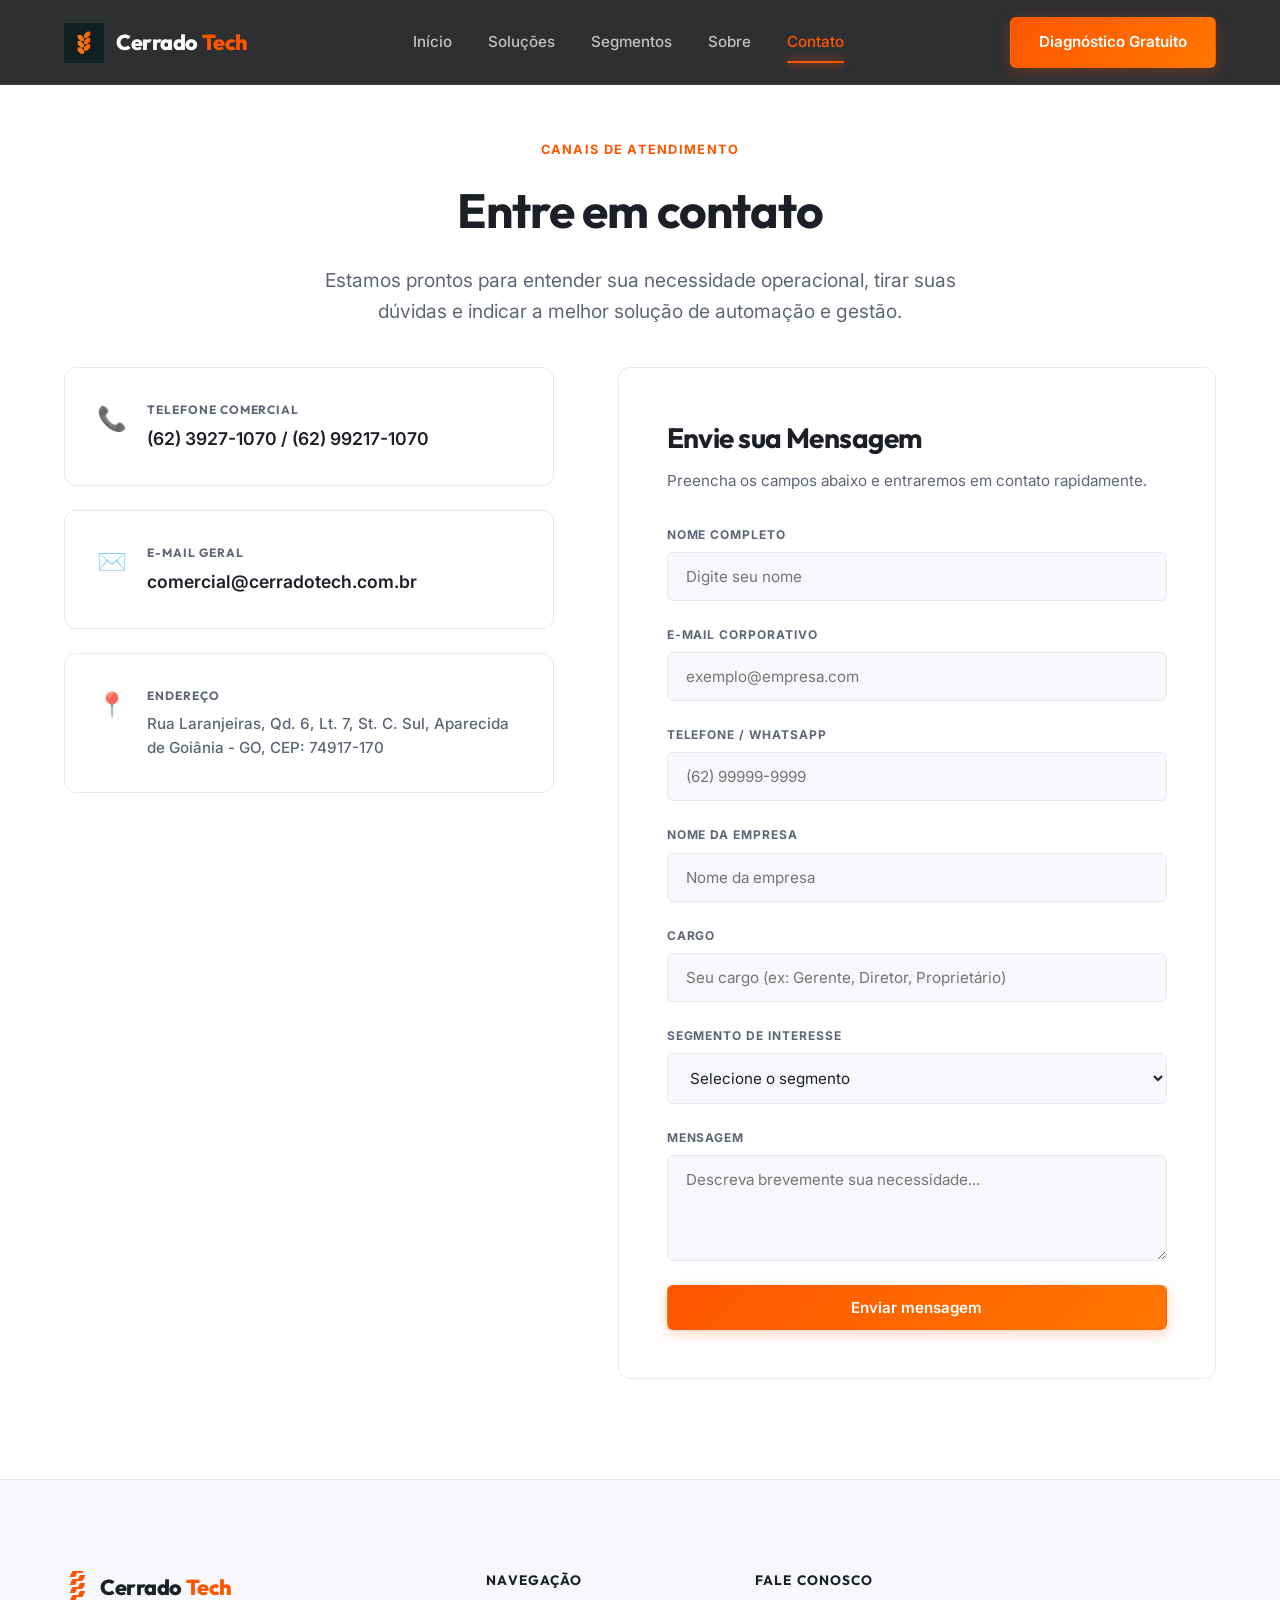
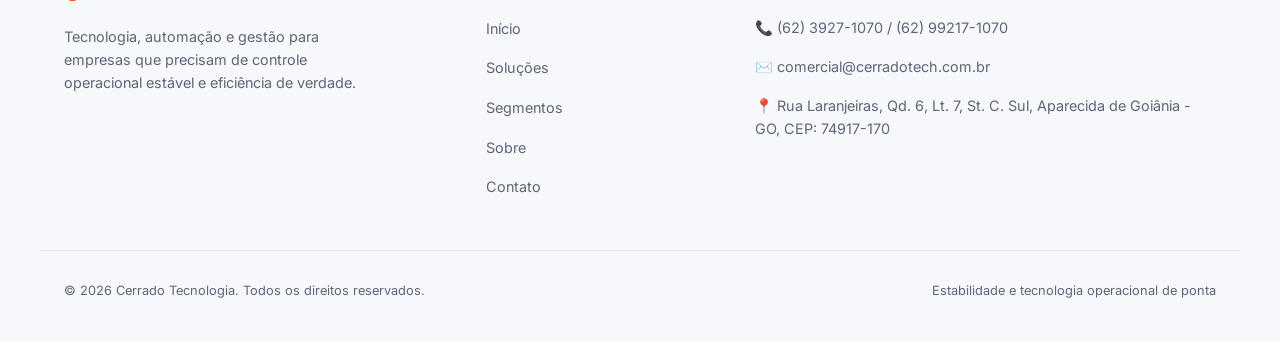
==== commit 13a74c79: "style: integrar imagem de fundo no hero com gradiente escuro e logo PNG no cabecalho escuro" ====
--- a/contato.html
+++ b/contato.html
@@ -17,18 +17,7 @@
     <header class="main-header">
         <div class="container header-container">
             <a href="index.html" class="logo">
-                <svg width="30" height="40" viewBox="0 0 24 32" fill="none" xmlns="http://www.w3.org/2000/svg">
-                    <!-- Coluna Esquerda: 4 segmentos -->
-                    <path d="M11 30H5.5L8.5 24H14L11 30Z" fill="var(--accent-orange)"/>
-                    <path d="M11 22H5.5L8.5 16H14L11 22Z" fill="var(--accent-orange)"/>
-                    <path d="M11 14H5.5L8.5 8H14L11 14Z" fill="var(--accent-orange)"/>
-                    <path d="M11 6H5.5L8.5 0H14L11 6Z" fill="var(--accent-orange)"/>
-                    <!-- Coluna Direita: 4 segmentos -->
-                    <path d="M18.5 26H13L16 20H21.5L18.5 26Z" fill="var(--accent-orange)"/>
-                    <path d="M18.5 18H13L16 12H21.5L18.5 18Z" fill="var(--accent-orange)"/>
-                    <path d="M18.5 10H13L16 4H21.5L18.5 10Z" fill="var(--accent-orange)"/>
-                    <path d="M18.5 2H13L16 -4H21.5L18.5 2Z" fill="var(--accent-orange)"/>
-                </svg>
+                <img src="assets/images/640021478_18038495351755282_3845802350826798933_n_4.jpg" alt="Logo Cerrado Tech" style="height: 40px; width: auto; object-fit: contain;">
                 <span class="logo-text">Cerrado <span class="highlight">Tech</span></span>
             </a>
             
--- a/styles.css
+++ b/styles.css
@@ -131,11 +131,27 @@
     left: 0;
     width: 100%;
     z-index: 1000;
-    background-color: rgba(255, 255, 255, 0.85);
+    background-color: rgba(10, 11, 13, 0.85); /* Menu escuro coerente */
     backdrop-filter: blur(16px);
     -webkit-backdrop-filter: blur(16px);
-    border-bottom: 1px solid var(--border-color);
+    border-bottom: 1px solid rgba(255, 255, 255, 0.08);
     transition: var(--transition-smooth);
+}
+
+.main-header .logo-text {
+    color: #ffffff;
+}
+
+.main-header .nav-menu a {
+    color: rgba(255, 255, 255, 0.7);
+}
+
+.main-header .nav-menu a:hover {
+    color: #ffffff;
+}
+
+.main-header .mobile-menu-toggle span {
+    background-color: #ffffff;
 }
 
 .header-container {
@@ -445,24 +461,38 @@
     padding-bottom: clamp(60px, 8vw, 120px);
     display: flex;
     align-items: center;
+    position: relative;
+    background-color: #0a0b0d; /* Fundo escuro */
+    background-image: linear-gradient(to right, #0a0b0d 40%, rgba(10, 11, 13, 0.85) 60%, rgba(10, 11, 13, 0.1) 100%), url('assets/images/image_92ddc2.png');
+    background-size: cover;
+    background-position: right center;
+    background-repeat: no-repeat;
+    z-index: 1;
 }
 
 .hero-grid {
     display: grid;
-    grid-template-columns: 1.1fr 0.9fr;
+    grid-template-columns: 1.15fr 0.85fr;
     gap: clamp(32px, 5vw, 64px);
     align-items: center;
+    width: 100%;
+}
+
+.hero-content {
+    position: relative;
+    z-index: 5; /* Texto sobre a imagem de fundo */
 }
 
 .hero-content h1 {
     font-size: clamp(2rem, 5vw, 3.2rem); /* Dimensionamento responsivo dinâmico */
     line-height: 1.15;
     margin-bottom: 24px;
+    color: #ffffff; /* Texto branco */
 }
 
 .hero-content p {
     font-size: clamp(1rem, 1.8vw, 1.15rem);
-    color: var(--text-muted);
+    color: rgba(255, 255, 255, 0.7); /* Subtítulo claro */
     margin-bottom: 40px;
     line-height: 1.6;
 }
@@ -471,6 +501,8 @@
     display: flex;
     gap: 16px;
     flex-wrap: wrap; /* Evita quebra de botões no mobile */
+    position: relative;
+    z-index: 5;
 }
 
 /* Estatísticas */
@@ -951,7 +983,17 @@
    ========================================================================== */
 
 /* Telas Médias (Tablets) */
-@media (max-width: 992px) {
+
+   @media (max-width: 992px) {
+    .hero-section {
+        background-image: linear-gradient(to bottom, rgba(10, 11, 13, 0.7) 0%, rgba(10, 11, 13, 0.95) 100%), url('assets/images/image_92ddc2.png');
+        background-position: center center;
+        background-size: cover;
+        text-align: center;
+        padding-top: 140px;
+        padding-bottom: 80px;
+    }
+
     .hero-grid {
         grid-template-columns: 1fr;
         text-align: center;
@@ -966,7 +1008,7 @@
     .hero-actions {
         justify-content: center;
     }
-    
+
     .hero-visual {
         max-width: 500px;
         margin: 0 auto;
@@ -1038,16 +1080,17 @@
         display: flex;
     }
     
-    .nav-menu {
+
+       .nav-menu {
         position: absolute;
         top: 75px;
         left: 0;
         width: 100%;
-        background-color: var(--bg-primary);
-        border-bottom: 1px solid var(--border-color);
+        background-color: #0a0b0d; /* Fundo escuro do menu mobile */
+        border-bottom: 1px solid rgba(255, 255, 255, 0.08);
         padding: 30px 24px;
         display: none;
-        box-shadow: 0 10px 30px rgba(0, 0, 0, 0.08);
+        box-shadow: 0 10px 30px rgba(0, 0, 0, 0.5);
     }
     
     .nav-menu.active {
